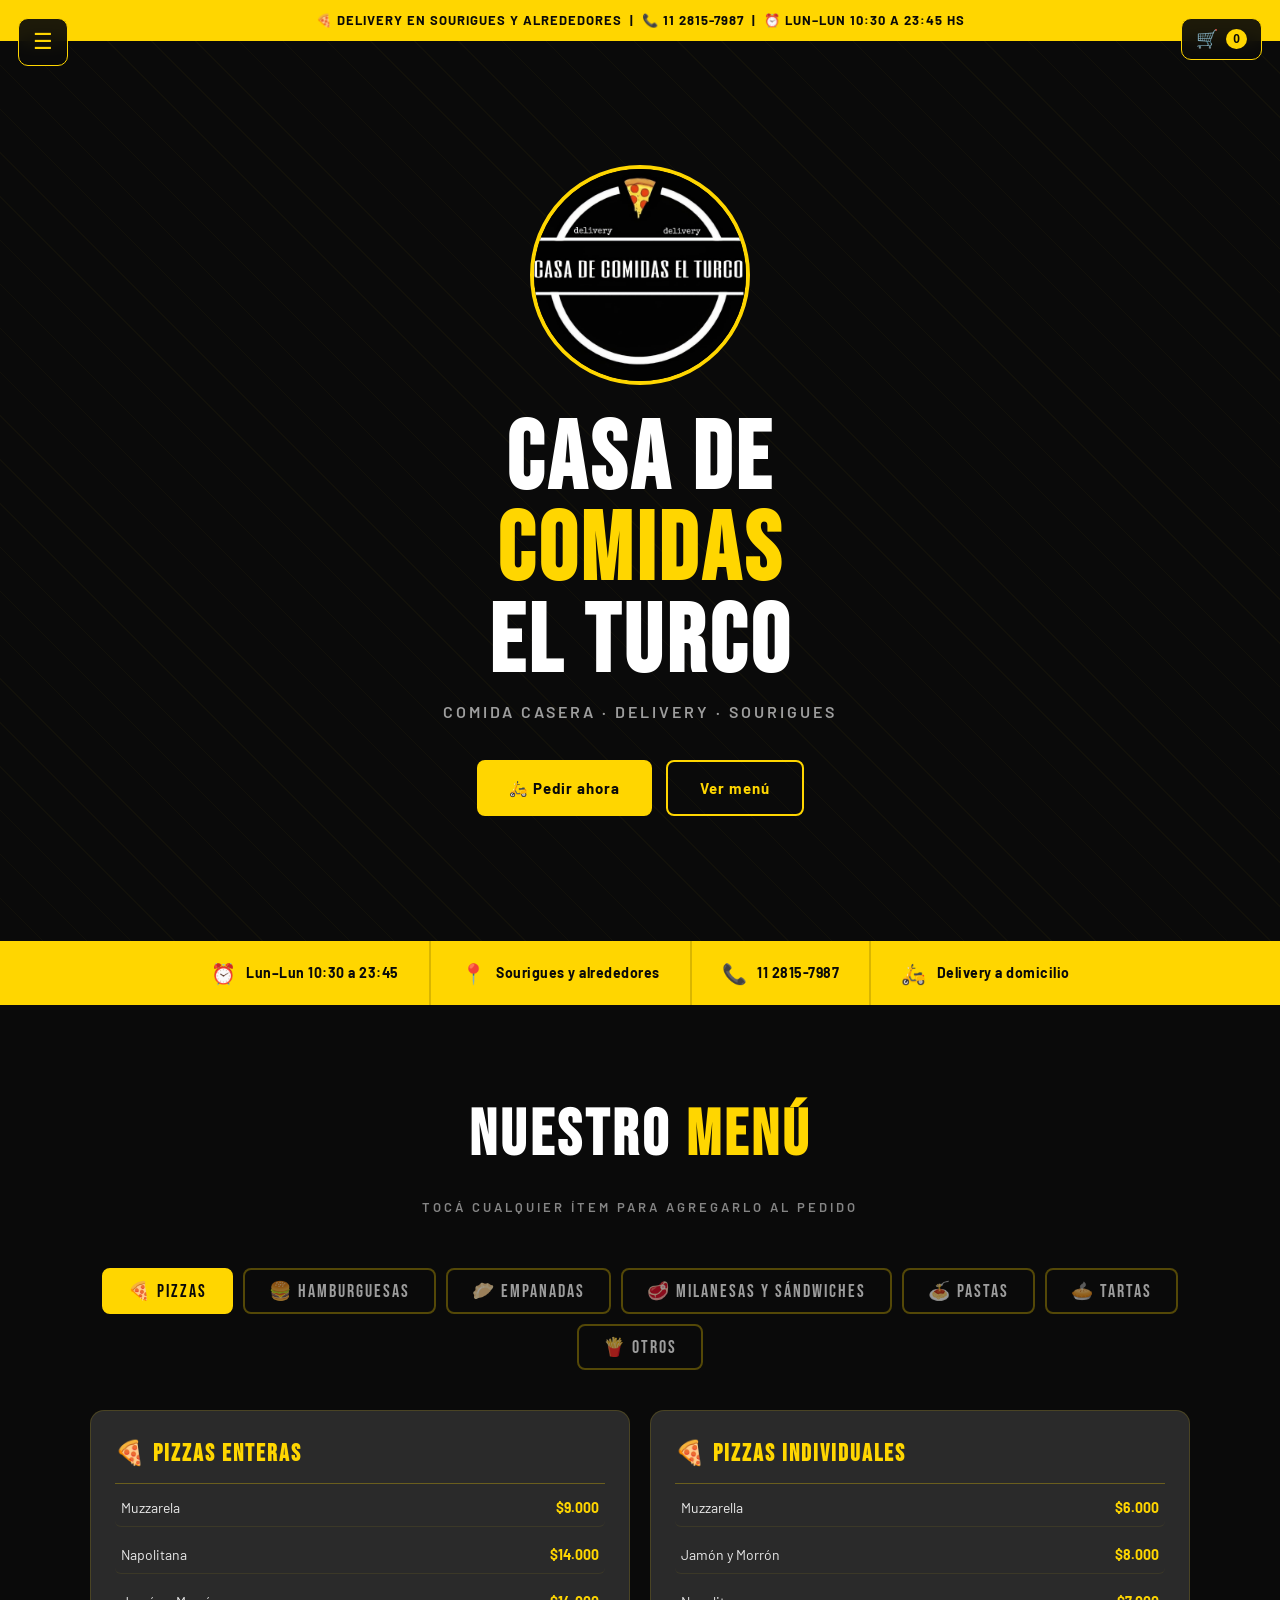
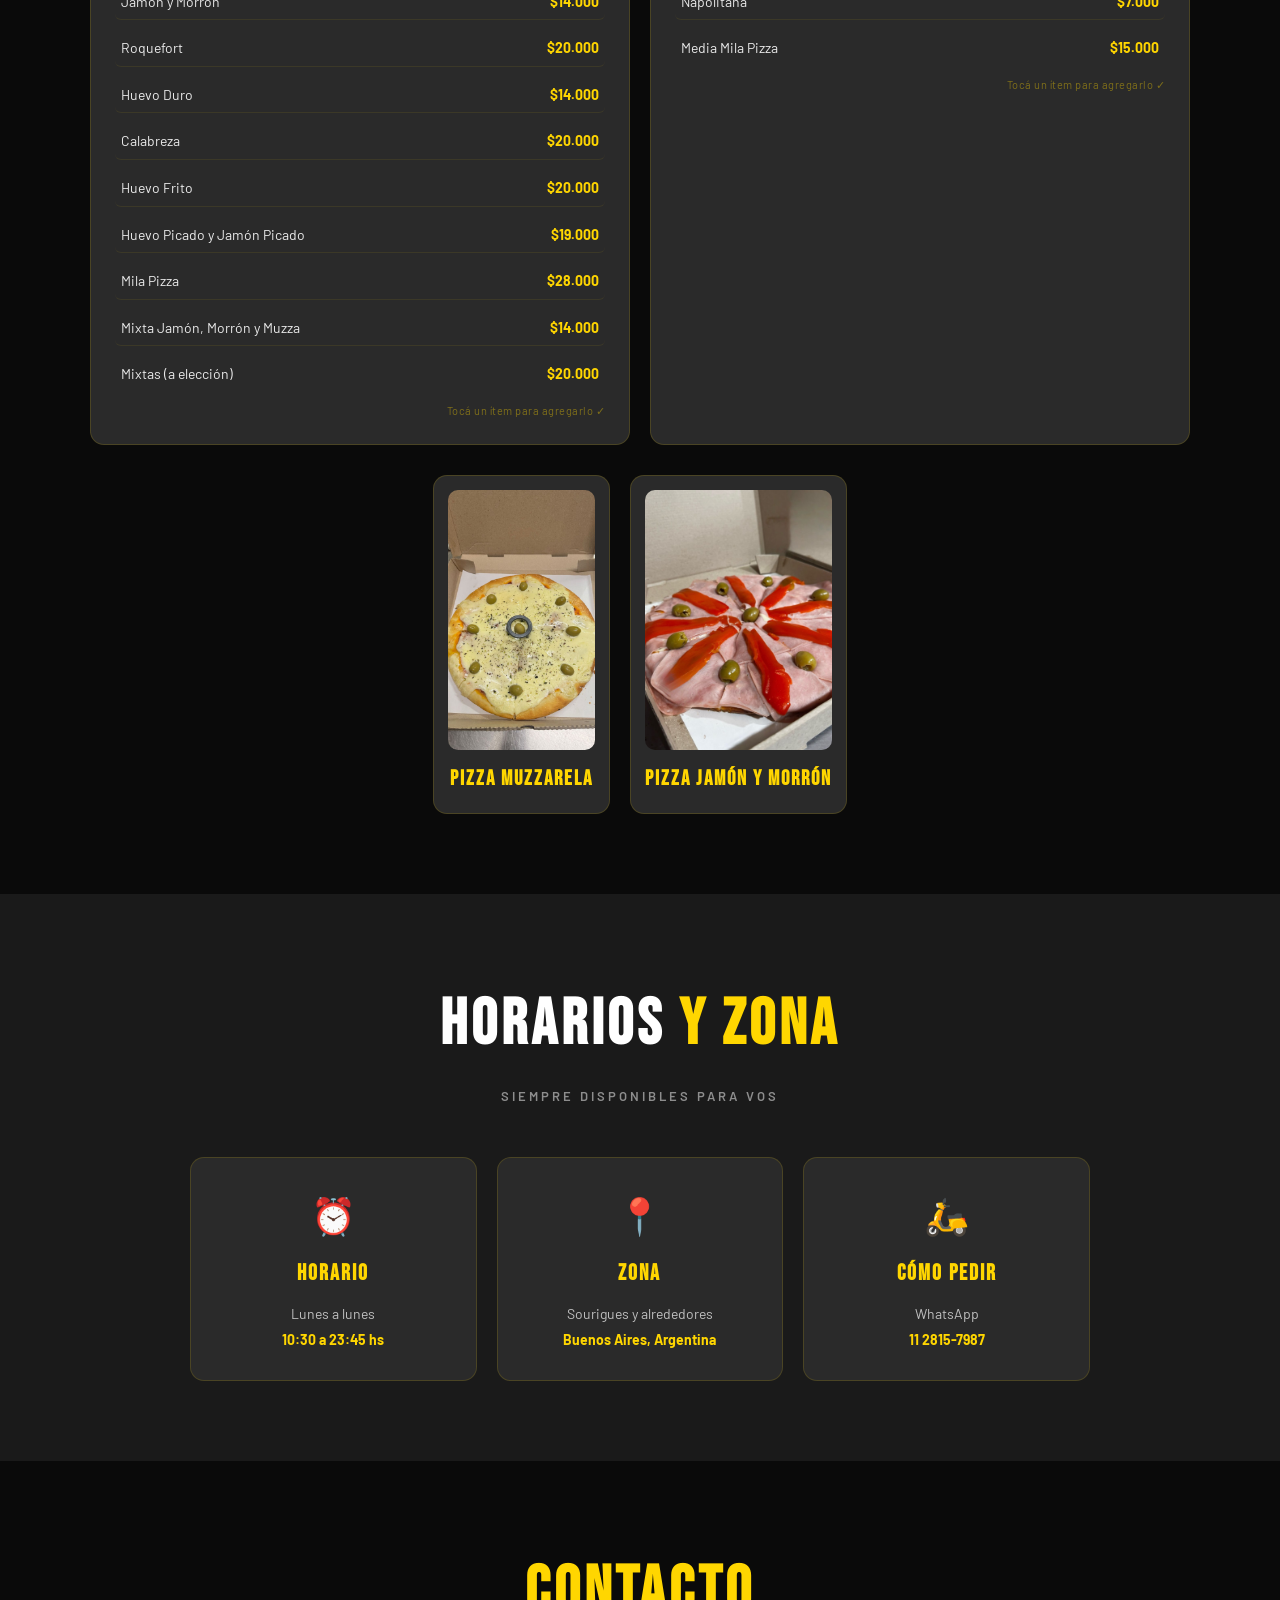
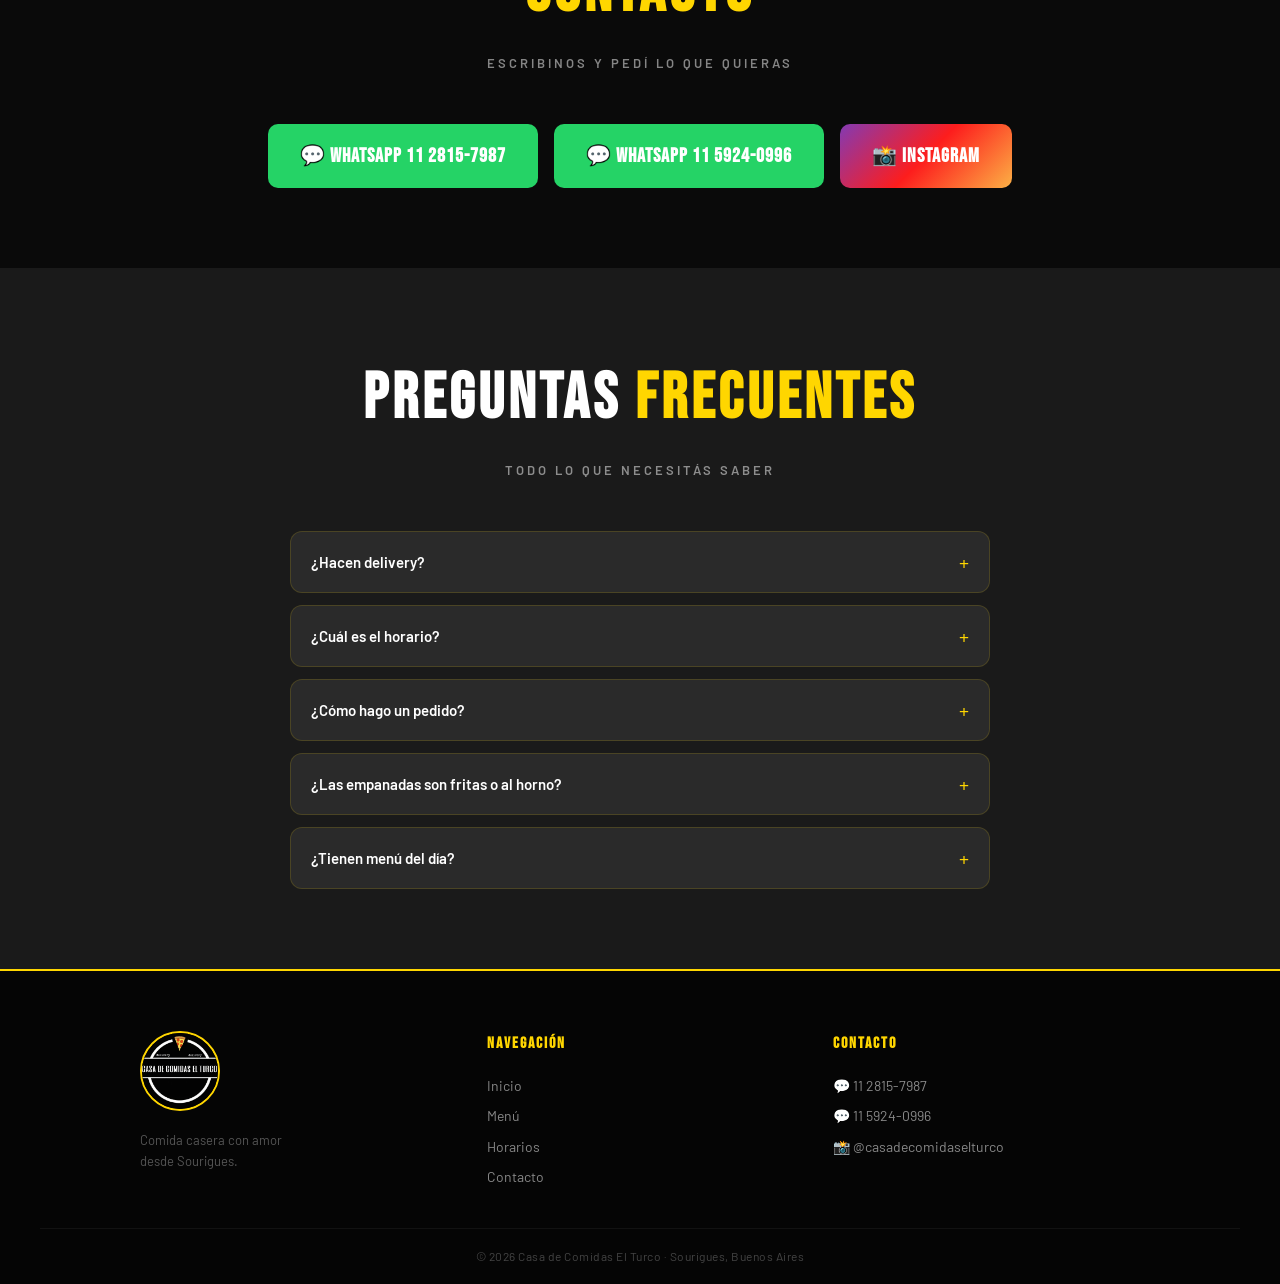
==== index.html @ b1397f3b "primer commit" ====
<!DOCTYPE html>
<html lang="es">
<head>
  <meta charset="UTF-8">
  <meta name="viewport" content="width=device-width, initial-scale=1.0, maximum-scale=1.0">
  <title>Casa de Comidas El Turco | Delivery Sourigues</title>
  <link href="https://fonts.googleapis.com/css2?family=Bebas+Neue&family=Barlow:wght@400;600;700&display=swap" rel="stylesheet">
  <link rel="stylesheet" href="turco.css">


</head>
<body>
<div id="cart-anim" class="cart-anim">✔ Agregado al pedido</div>

<div class="promo-banner">
  🍕 Delivery en Sourigues y alrededores &nbsp;|&nbsp; 📞 11 2815-7987 &nbsp;|&nbsp; ⏰ Lun–Lun 10:30 a 23:45 hs
</div>

<div id="img-modal" class="img-modal">
  <div class="img-modal-overlay"></div>
  <div class="img-modal-box">
    <button id="img-modal-close">✖</button>
    <img id="img-modal-img" src="" alt="">
    <p id="img-modal-title"></p>
  </div>
</div>

<button id="menu-btn">☰</button>
<button id="cart-btn">🛒 <span id="cart-count">0</span></button>

<nav id="sidebar" class="sidebar">
  <a href="#">Inicio</a>
  <a href="#menu">Menú</a>
  <a href="#horarios">Horarios</a>
  <a href="#contacto">Contacto</a>
  <a href="#faq">Preguntas</a>
</nav>

<aside id="cart" class="cart">
  <button id="close-cart">✖</button>
  <p class="cart-title">Tu Pedido</p>
  <div id="cart-items"></div>
  <div class="cart-summary">
    <div class="subtotal">
      <span>Total estimado</span>
      <span>$<span id="cart-total">0</span></span>
    </div>
    <p style="font-size:11px;color:rgba(255,255,255,0.4);margin-top:6px;">* El local confirma el total final.</p>
  </div>
  <button id="buy-btn">Enviar Pedido por WhatsApp</button>
</aside>

<section class="hero">
  <div class="hero-bg-pattern"></div>
  <div class="hero-logo-wrap">
    <img src="[data-uri]" alt="Casa de Comidas El Turco" class="hero-logo">
    <h1>CASA DE<br><span>COMIDAS</span><br>EL TURCO</h1>
    <p class="hero-sub">Comida casera · Delivery · Sourigues</p>
    <div class="hero-btns">
      <a href="https://wa.me/5491128157987?text=Hola!%20Quiero%20hacer%20un%20pedido%20%F0%9F%8D%95" target="_blank" class="hero-btn-main">🛵 Pedir ahora</a>
      <a href="#menu" class="hero-btn-sec">Ver menú</a>
    </div>
  </div>
</section>

<div class="info-strip">
  <div class="info-item"><span class="icon">⏰</span> Lun–Lun 10:30 a 23:45</div>
  <div class="info-item"><span class="icon">📍</span> Sourigues y alrededores</div>
  <div class="info-item"><span class="icon">📞</span> 11 2815-7987</div>
  <div class="info-item"><span class="icon">🛵</span> Delivery a domicilio</div>
</div>

<section id="menu" style="background: var(--negro);">
  <h2 class="section-title">NUESTRO <span>MENÚ</span></h2>
  <p class="section-subtitle">Tocá cualquier ítem para agregarlo al pedido</p>

  <div class="menu-tabs">
    <button class="tab-btn active" data-tab="pizzas">🍕 Pizzas</button>
    <button class="tab-btn" data-tab="hamburguesas">🍔 Hamburguesas</button>
    <button class="tab-btn" data-tab="empanadas">🥟 Empanadas</button>
    <button class="tab-btn" data-tab="milanesas">🥩 Milanesas y Sándwiches</button>
    <button class="tab-btn" data-tab="pastas">🍝 Pastas</button>
    <button class="tab-btn" data-tab="tartas">🥧 Tartas</button>
    <button class="tab-btn" data-tab="otros">🍟 Otros</button>
  </div>

  <div class="menu-panel active" id="tab-pizzas">
    <div class="menu-list-grid">
      <div class="menu-list-card">
        <h3>🍕 Pizzas Enteras</h3>
        <ul>
          <li data-price="9000"><span class="item-name">Muzzarela</span><span class="item-price">$9.000</span></li>
          <li data-price="14000"><span class="item-name">Napolitana</span><span class="item-price">$14.000</span></li>
          <li data-price="14000"><span class="item-name">Jamón y Morrón</span><span class="item-price">$14.000</span></li>
          <li data-price="20000"><span class="item-name">Roquefort</span><span class="item-price">$20.000</span></li>
          <li data-price="14000"><span class="item-name">Huevo Duro</span><span class="item-price">$14.000</span></li>
          <li data-price="20000"><span class="item-name">Calabreza</span><span class="item-price">$20.000</span></li>
          <li data-price="20000"><span class="item-name">Huevo Frito</span><span class="item-price">$20.000</span></li>
          <li data-price="19000"><span class="item-name">Huevo Picado y Jamón Picado</span><span class="item-price">$19.000</span></li>
          <li data-price="28000"><span class="item-name">Mila Pizza</span><span class="item-price">$28.000</span></li>
          <li data-price="14000"><span class="item-name">Mixta Jamón, Morrón y Muzza</span><span class="item-price">$14.000</span></li>
          <li data-price="20000"><span class="item-name">Mixtas (a elección)</span><span class="item-price">$20.000</span></li>
        </ul>
        <p class="add-tip">Tocá un ítem para agregarlo ✓</p>
      </div>
      <div class="menu-list-card">
        <h3>🍕 Pizzas Individuales</h3>
        <ul>
          <li data-price="6000"><span class="item-name">Muzzarella</span><span class="item-price">$6.000</span></li>
          <li data-price="8000"><span class="item-name">Jamón y Morrón</span><span class="item-price">$8.000</span></li>
          <li data-price="7000"><span class="item-name">Napolitana</span><span class="item-price">$7.000</span></li>
          <li data-price="15000"><span class="item-name">Media Mila Pizza</span><span class="item-price">$15.000</span></li>
        </ul>
        <p class="add-tip">Tocá un ítem para agregarlo ✓</p>
      </div>
    </div>
    <div style="display:flex;gap:20px;flex-wrap:wrap;justify-content:center;margin-top:30px;max-width:900px;margin-left:auto;margin-right:auto;">
      <div class="card" style="max-width:320px;"><img src="[data-uri]" alt="Pizza Muzzarela" style="height:260px;object-fit:cover;width:100%;border-radius:10px;cursor:zoom-in;"><h3>Pizza Muzzarela</h3></div>
      <div class="card" style="max-width:320px;"><img src="[data-uri]" alt="Pizza Jamón y Morrón" style="height:260px;object-fit:cover;width:100%;border-radius:10px;cursor:zoom-in;"><h3>Pizza Jamón y Morrón</h3></div>
    </div>
  </div>

  <div class="menu-panel" id="tab-hamburguesas">
    <div class="menu-list-grid">
      <div class="menu-list-card">
        <h3>🍔 Hamburguesas + Papas</h3>
        <ul>
          <li data-price="10000"><div><span class="item-name">Clásica + Papas</span><span class="item-price">$10.000</span><p class="item-detail">Simple · lechuga, tomate, cheddar, cebolla caramelizada y huevo frito</p></div></li>
          <li data-price="12000"><div><span class="item-name">Doble + Papas</span><span class="item-price">$12.000</span><p class="item-detail">Doble · lechuga, tomate, cheddar, cebolla caramelizada y huevo frito</p></div></li>
          <li data-price="14000"><div><span class="item-name">Triple + Papas</span><span class="item-price">$14.000</span><p class="item-detail">Triple · lechuga, tomate, cheddar, cebolla caramelizada y huevo frito</p></div></li>
        </ul>
        <p class="add-tip">Tocá un ítem para agregarlo ✓</p>
      </div>
      <div class="menu-list-card">
        <h3>🍟 Papas Fritas</h3>
        <ul>
          <li data-price="5000"><span class="item-name">Porción Chica</span><span class="item-price">$5.000</span></li>
          <li data-price="8000"><span class="item-name">Porción Grande</span><span class="item-price">$8.000</span></li>
        </ul>
        <h3 style="margin-top:20px;">➕ Agregados</h3>
        <ul>
          <li data-price="1000"><span class="item-name">+ Cheddar</span><span class="item-price">$1.000</span></li>
          <li data-price="1000"><span class="item-name">+ Salchicha</span><span class="item-price">$1.000</span></li>
          <li data-price="1000"><span class="item-name">+ Verdeo</span><span class="item-price">$1.000</span></li>
        </ul>
        <p class="add-tip">Tocá un ítem para agregarlo ✓</p>
      </div>
    </div>
    <div style="display:flex;gap:20px;flex-wrap:wrap;justify-content:center;margin-top:30px;max-width:900px;margin-left:auto;margin-right:auto;">
      <div class="card" style="max-width:320px;"><img src="[data-uri]" alt="Hamburguesa" style="height:260px;object-fit:cover;width:100%;border-radius:10px;cursor:zoom-in;"></div>
      <div class="card" style="max-width:320px;"><img src="[data-uri]" alt="Papas" style="height:260px;object-fit:cover;width:100%;border-radius:10px;cursor:zoom-in;"></div>
    </div>
  </div>

  <div class="menu-panel" id="tab-empanadas">
    <div class="menu-list-grid">
      <div class="menu-list-card">
        <h3>🥟 Al Horno</h3>
        <ul>
          <li data-price="18000"><span class="item-name">Docena</span><span class="item-price">$18.000</span></li>
          <li data-price="10000"><span class="item-name">Media Docena</span><span class="item-price">$10.000</span></li>
          <li data-price="2000"><span class="item-name">Cada una</span><span class="item-price">$2.000</span></li>
        </ul>
        <h3 style="margin-top:20px;">Elegí el sabor</h3>
        <ul>
          <li data-price="0"><span class="item-name">Carne — al horno</span><span class="item-price gusto-tag"></span></li>
          <li data-price="0"><span class="item-name">Calabreza — al horno</span><span class="item-price gusto-tag"></span></li>
          <li data-price="0"><span class="item-name">Pollo — al horno</span><span class="item-price gusto-tag"></span></li>
          <li data-price="0"><span class="item-name">Capresse — al horno</span><span class="item-price gusto-tag"></span></li>
          <li data-price="0"><span class="item-name">Jamón y Queso — al horno</span><span class="item-price gusto-tag"></span></li>
          <li data-price="0"><span class="item-name">Cebolla y Queso — al horno</span><span class="item-price gusto-tag"></span></li>
          <li data-price="0"><span class="item-name">Verdura — al horno</span><span class="item-price gusto-tag"></span></li>
          <li data-price="0"><span class="item-name">Roquefort — al horno</span><span class="item-price gusto-tag"></span></li>
          <li data-price="0"><span class="item-name">Humita — al horno</span><span class="item-price gusto-tag"></span></li>
          <li data-price="0"><span class="item-name">Germana — al horno</span><span class="item-price gusto-tag"></span></li>
        </ul>
        <p class="add-tip">Elegí el gusto después de seleccionar la cantidad ✓</p>
      </div>
      <div class="menu-list-card">
        <h3>🥟 Fritas</h3>
        <ul>
          <li data-price="19000"><span class="item-name">Docena</span><span class="item-price">$19.000</span></li>
          <li data-price="11000"><span class="item-name">Media Docena</span><span class="item-price">$11.000</span></li>
          <li data-price="2000"><span class="item-name">Cada una</span><span class="item-price">$2.000</span></li>
        </ul>
        <h3 style="margin-top:20px;">Elegí el sabor</h3>
        <ul>
          <li data-price="0"><span class="item-name">Carne — frita</span><span class="item-price gusto-tag"></span></li>
          <li data-price="0"><span class="item-name">Pollo — frita</span><span class="item-price gusto-tag"></span></li>
          <li data-price="0"><span class="item-name">Jamón y Queso — frita</span><span class="item-price gusto-tag"></span></li>
        </ul>
        <p class="add-tip">Elegí el gusto después de seleccionar la cantidad ✓</p>
      </div>
    </div>
  </div>

  <div class="menu-panel" id="tab-milanesas">
    <div class="menu-list-grid">
      <div class="menu-list-card">
        <h3>🥩 Milanesas y Sándwich</h3>
        <ul>
          <li data-price="11000"><span class="item-name">Sandwich Milanesa de carne Con Lechuga y Tomate</span><span class="item-price">$11.000</span></li>
          <li data-price="14000"><span class="item-name">Sandwich Milanesa de carne Con Lechuga, Tomate, Jamón y Queso</span><span class="item-price">$14.000</span></li>
          <li data-price="16000"><div><span class="item-name">Sandwich Completo</span><span class="item-price">$16.000</span><p class="item-detail">Lechuga, tomate, jamón, queso y huevo frito</p></div></li>
          <li data-price="16000"><div><span class="item-name">Sandwich Napolitano</span><span class="item-price">$16.000</span><p class="item-detail">Jamón, salsa, queso muzzarella y rodajas de tomate con orégano</p></div></li>
          <li data-price="14000"><span class="item-name">Sandwich de Carne y Huevo Frito</span><span class="item-price">$14.000</span></li>
          <li data-price="16000"><span class="item-name">Sandwich de Carne, Huevo Frito y Cheddar</span><span class="item-price">$16.000</span></li>
        </ul>
        <p class="add-tip">Tocá un ítem para agregarlo ✓</p>
      </div>
    </div>
    <div style="display:flex;gap:20px;flex-wrap:wrap;justify-content:center;margin-top:30px;max-width:900px;margin-left:auto;margin-right:auto;">
      <div class="card" style="max-width:320px;"><img src="[data-uri]" alt="Milanesa" style="height:260px;object-fit:cover;width:100%;border-radius:10px;cursor:zoom-in;"></div>
      <div class="card" style="max-width:320px;"><img src="[data-uri]" alt="Sándwich Milanesa" style="height:260px;object-fit:cover;width:100%;border-radius:10px;cursor:zoom-in;"></div>
    </div>
  </div>

  <div class="menu-panel" id="tab-pastas">
    <div class="menu-list-grid">
      <div class="menu-list-card">
        <h3>🍝 Pastas</h3>
        <ul>
          <li data-price="12000"><div><span class="item-name">Fideos / Ravioles / Sorrentinos con Salsa</span><span class="item-price">$12.000</span><p class="item-detail">A elección: boloñesa o filetto</p></div></li>
          <li data-price="12000"><div><span class="item-name">Canelones — Porción (4 unid.)</span><span class="item-price">$12.000</span><p class="item-detail">Verdura o jamón y queso</p></div></li>
          <li data-price="12000"><div><span class="item-name">Lasaña</span><span class="item-price">$12.000</span><p class="item-detail">Espinaca, jamón, queso, ricota y masa casera</p></div></li>
          <li data-price="16000"><span class="item-name">Pastel de Papa</span><span class="item-price">$16.000</span></li>
        </ul>
        <p class="add-tip">Tocá un ítem para agregarlo ✓</p>
      </div>
    </div>
  </div>

  <div class="menu-panel" id="tab-tartas">
    <div class="menu-list-grid">
      <div class="menu-list-card">
        <h3>🥧 Tartas</h3>
        <ul>
          <li data-price="20000"><span class="item-name">Tarta Completa</span><span class="item-price">$20.000</span></li>
          <li data-price="11000"><span class="item-name">Media Tarta</span><span class="item-price">$11.000</span></li>
          <li data-price="4500"><span class="item-name">Tartita Individual</span><span class="item-price">$4.500</span></li>
        </ul>
        <h3 style="margin-top:20px;">Elegí el relleno</h3>
        <ul>
          <li data-price="0"><span class="item-name">Relleno: Carne</span><span class="item-price"></span></li>
          <li data-price="0"><span class="item-name">Relleno: Jamón, queso, huevo duro y tomate</span><span class="item-price"></span></li>
          <li data-price="0"><span class="item-name">Relleno: Pollo</span><span class="item-price"></span></li>
          <li data-price="0"><span class="item-name">Relleno: Verdura (cebolla, queso, jamón y huevo duro)</span><span class="item-price"></span></li>
        </ul>
        <p style="font-size:11px;color:rgba(255,255,255,0.35);margin-top:8px;">* Agregá primero la tarta y luego el relleno</p>
        <p class="add-tip">Tocá para agregar al pedido ✓</p>
      </div>
      <div class="menu-list-card">
        <h3>🍳 Tortillas</h3>
        <ul>
          <li data-price="11000"><span class="item-name">Tortilla de Papa Común</span><span class="item-price">$11.000</span></li>
          <li data-price="13000"><span class="item-name">Tortilla con Cebolla</span><span class="item-price">$13.000</span></li>
          <li data-price="18000"><div><span class="item-name">Tortilla a la Pizza</span><span class="item-price">$18.000</span><p class="item-detail">Salsa de tomate, muzzarella y jamón</p></div></li>
        </ul>
        <p class="add-tip">Tocá un ítem para agregarlo ✓</p>
      </div>
    </div>
  </div>

  <div class="menu-panel" id="tab-otros">
    <div class="menu-list-grid">
      <div class="menu-list-card">
        <h3>🍟 Salchipapa</h3>
        <ul>
          <li data-price="0"><span class="item-name">Salchipapa Porción</span><span class="item-price">Consultar</span></li>
        </ul>
        <p class="add-tip">Tocá un ítem para agregarlo ✓</p>
      </div>
      <div class="menu-list-card">
        <h3>🍟 Papas con Huevo Frito</h3>
        <ul>
          <li data-price="0"><span class="item-name">Papas con Huevo Frito</span><span class="item-price">Consultar</span></li>
        </ul>
        <p class="add-tip">Tocá un ítem para agregarlo ✓</p>
      </div>
    </div>
    <div style="display:flex;gap:20px;flex-wrap:wrap;justify-content:center;margin-top:30px;max-width:900px;margin-left:auto;margin-right:auto;">
      <div class="card" style="max-width:320px;"><img src="[data-uri]" alt="Sandwich" style="height:260px;object-fit:cover;width:100%;border-radius:10px;cursor:zoom-in;"></div>
      <div class="card" style="max-width:320px;"><img src="[data-uri]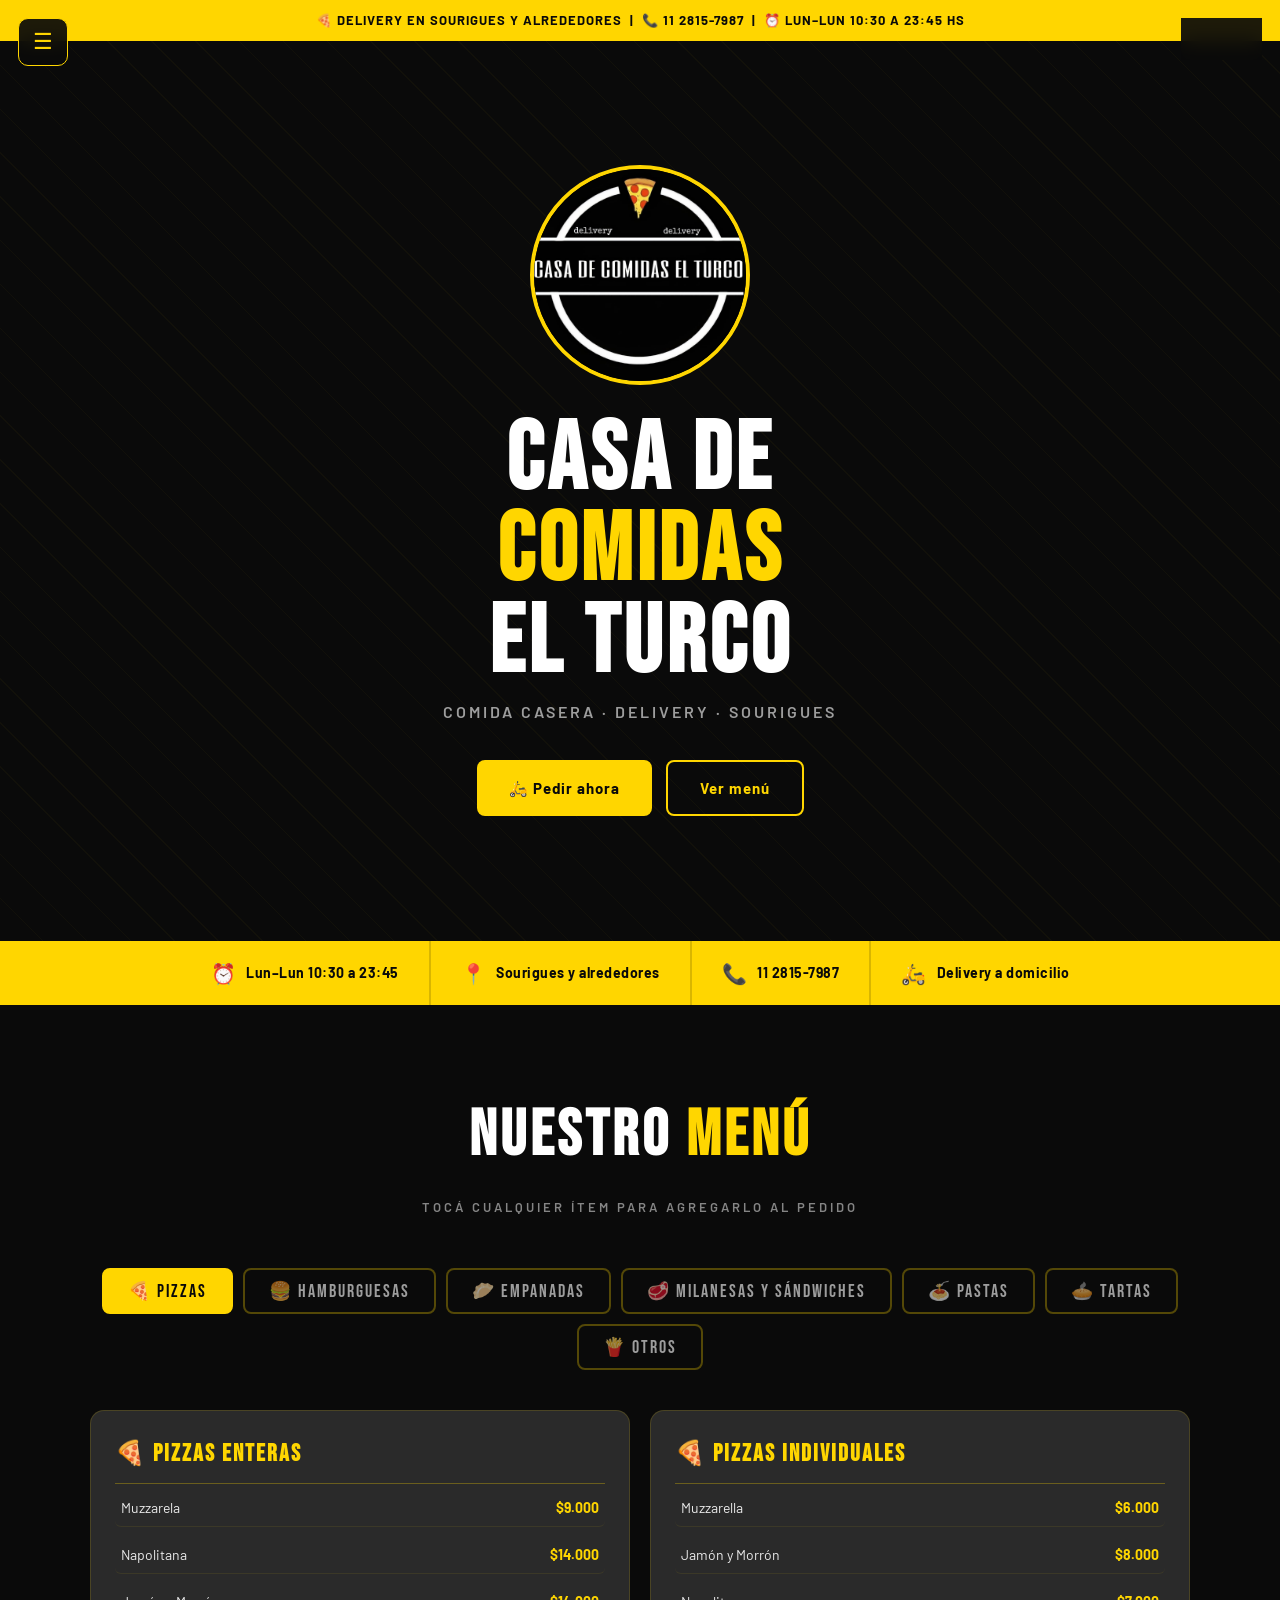
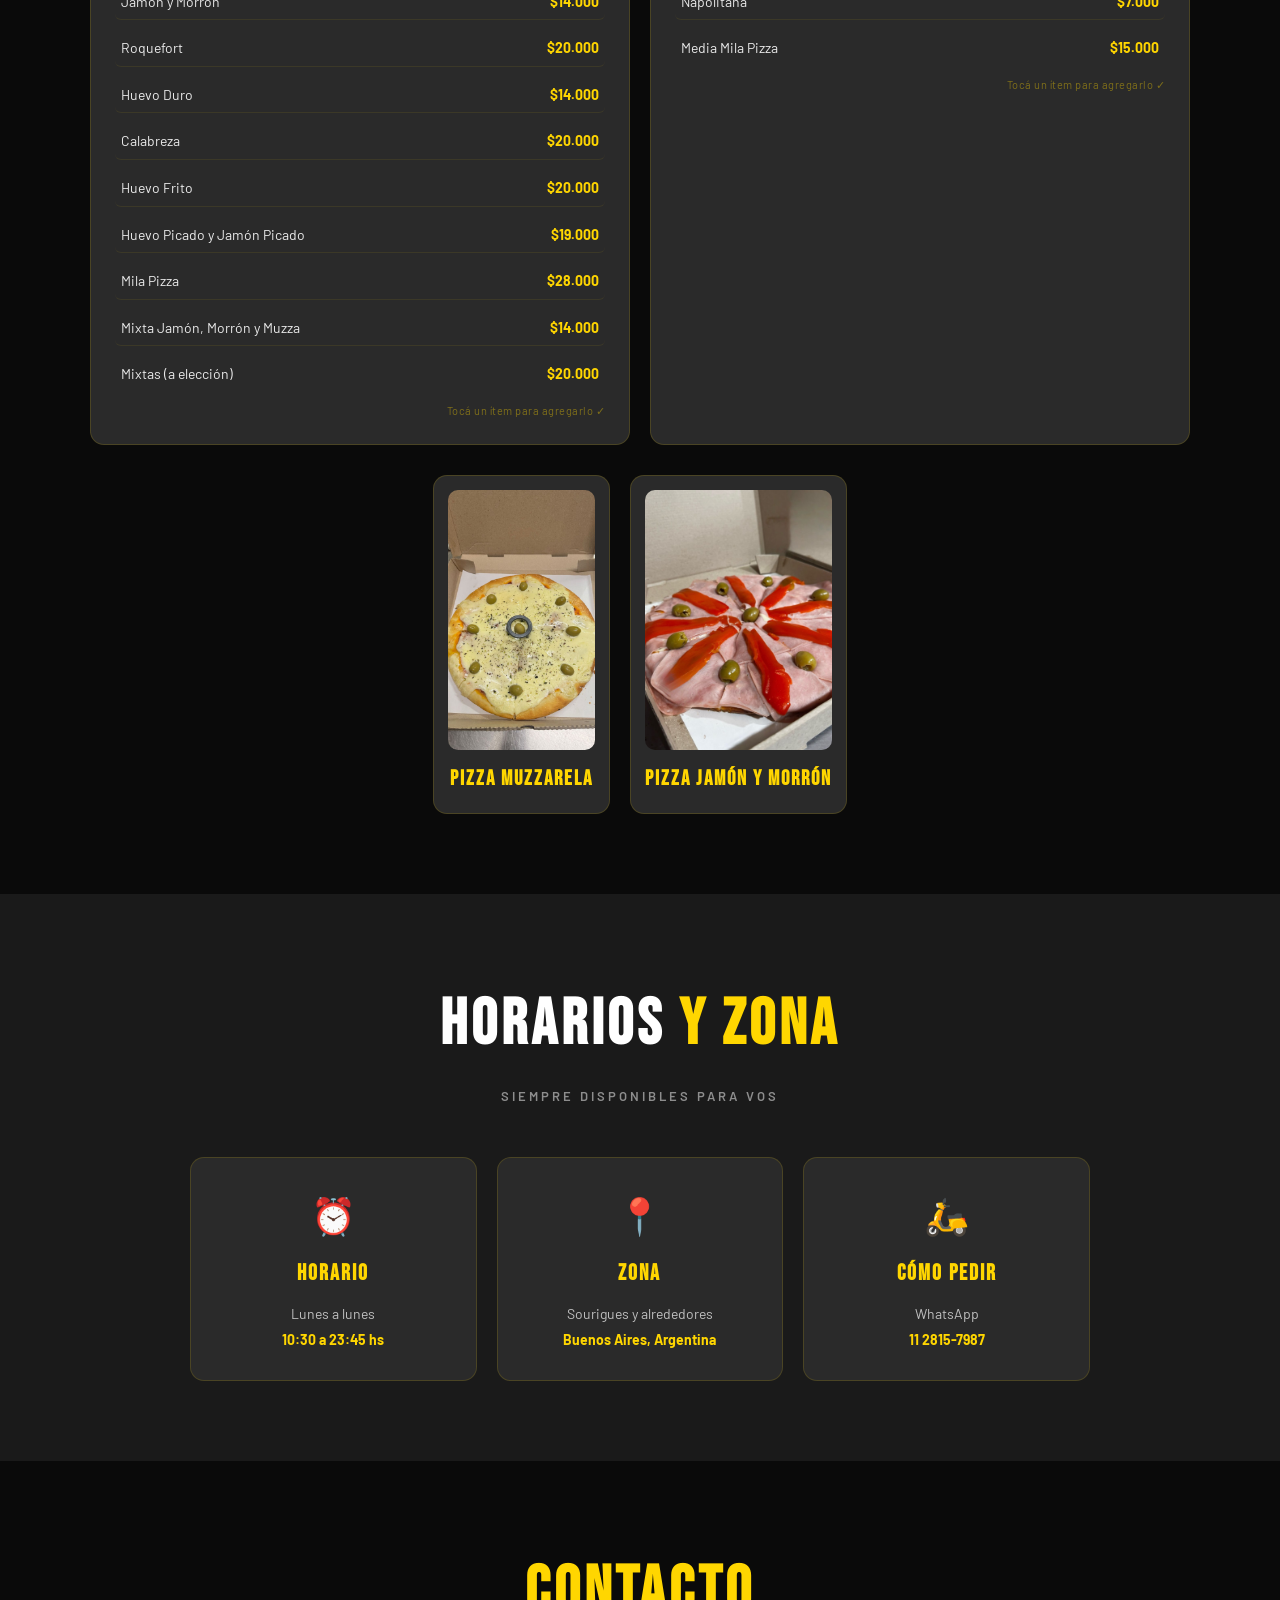
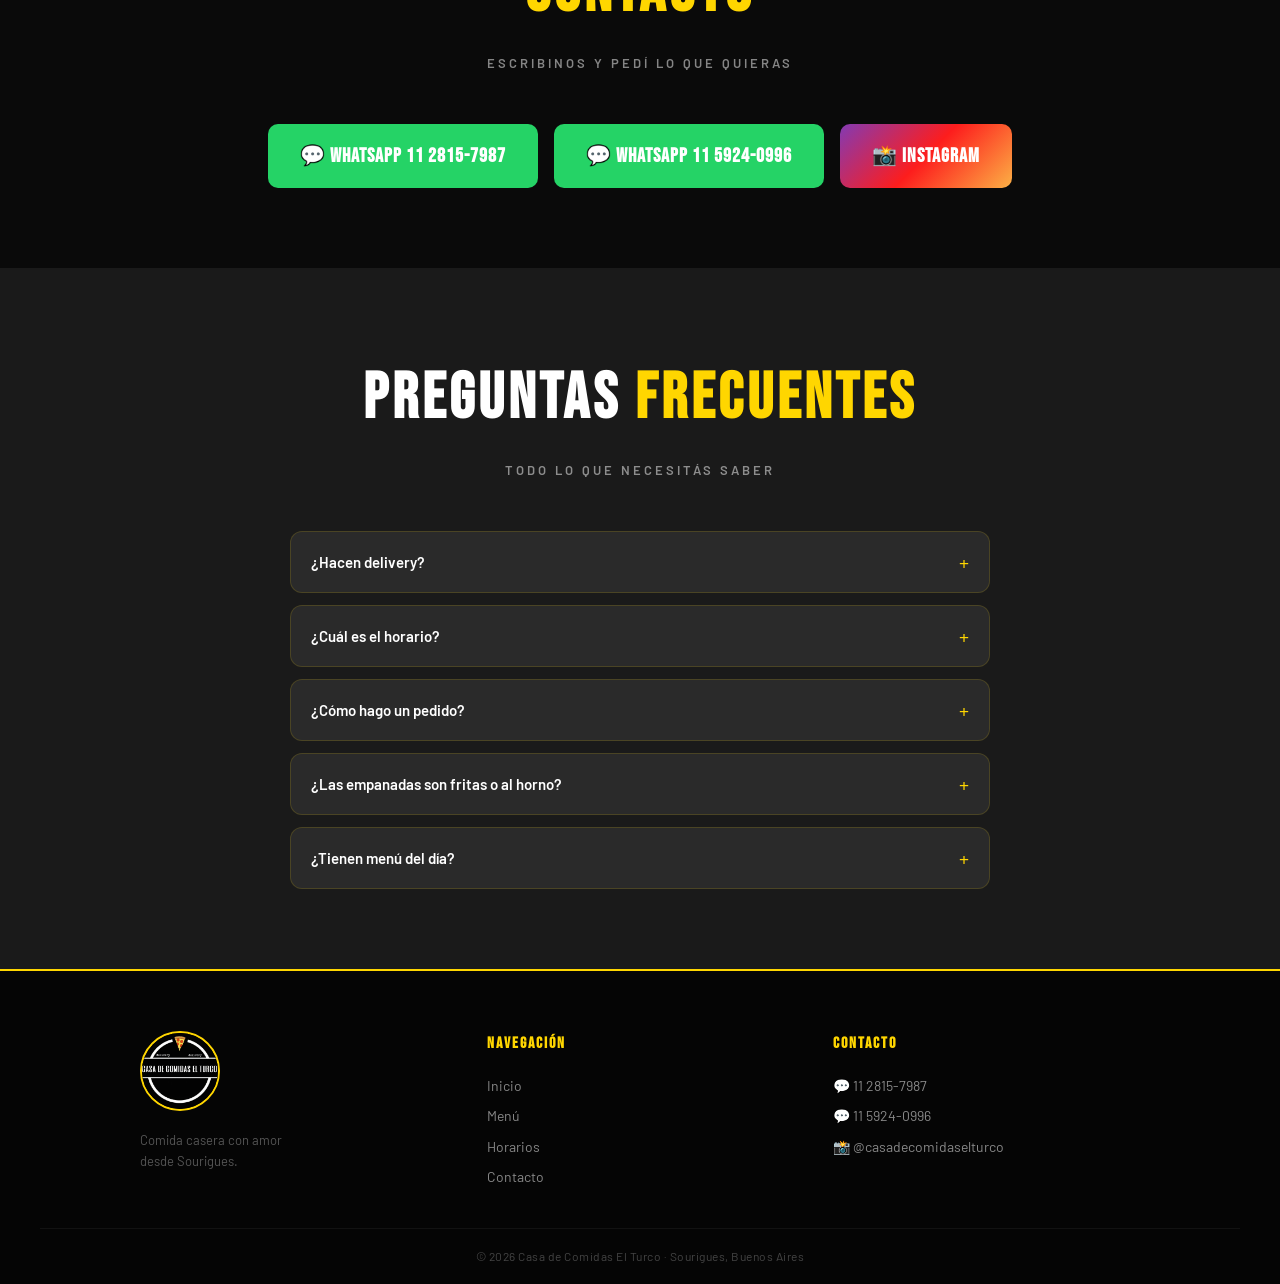
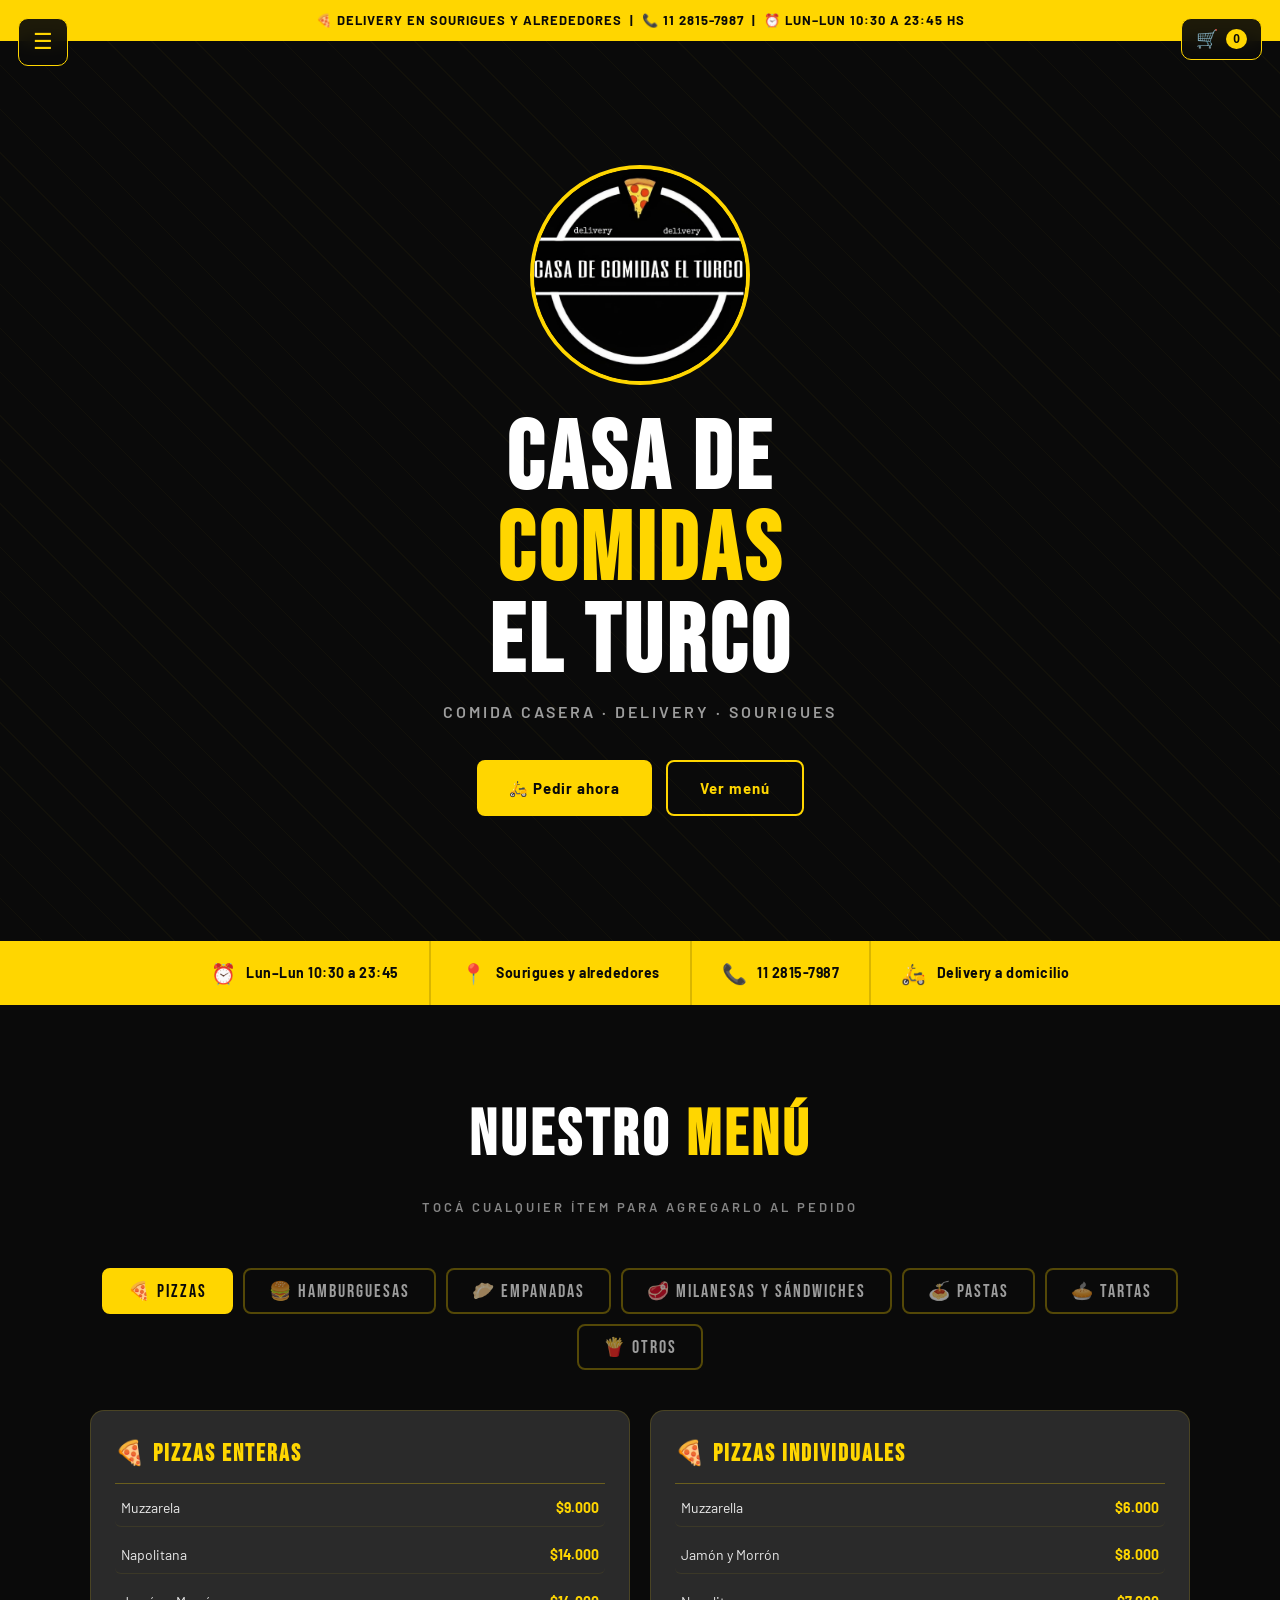
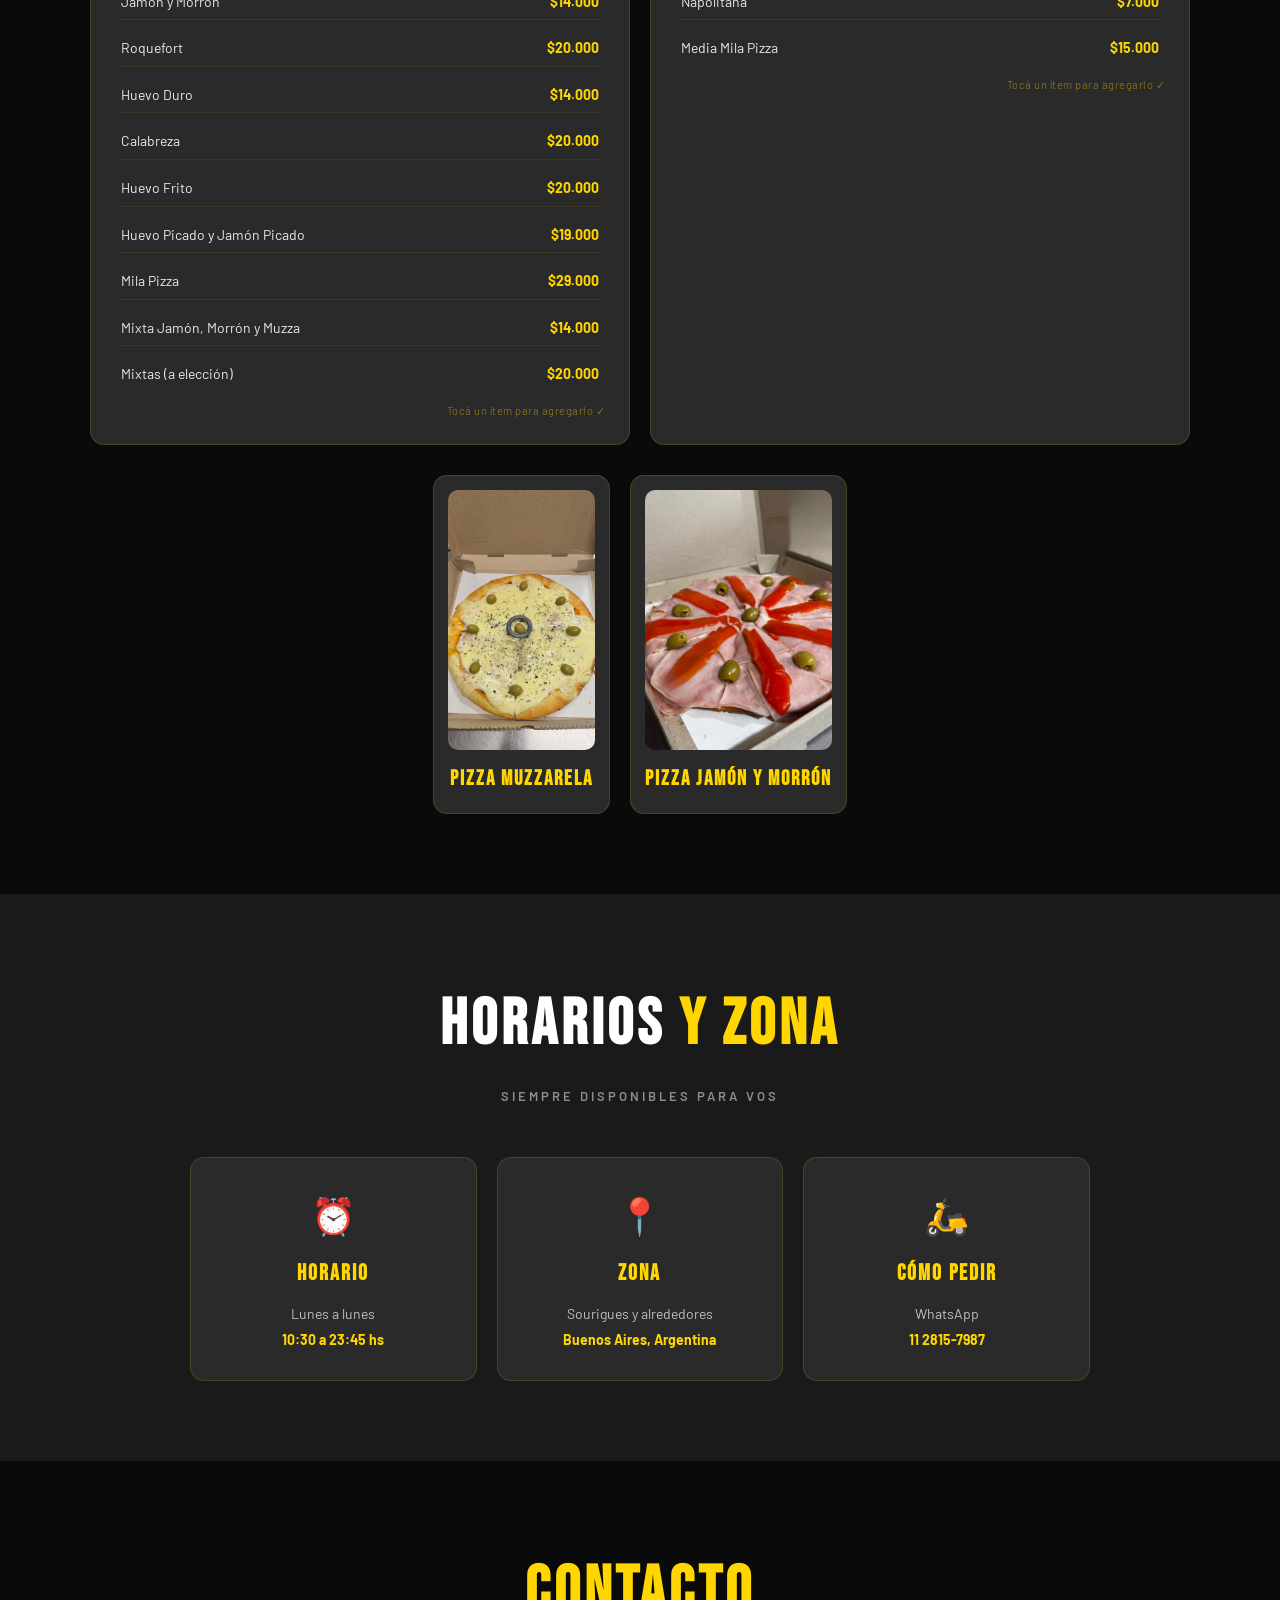
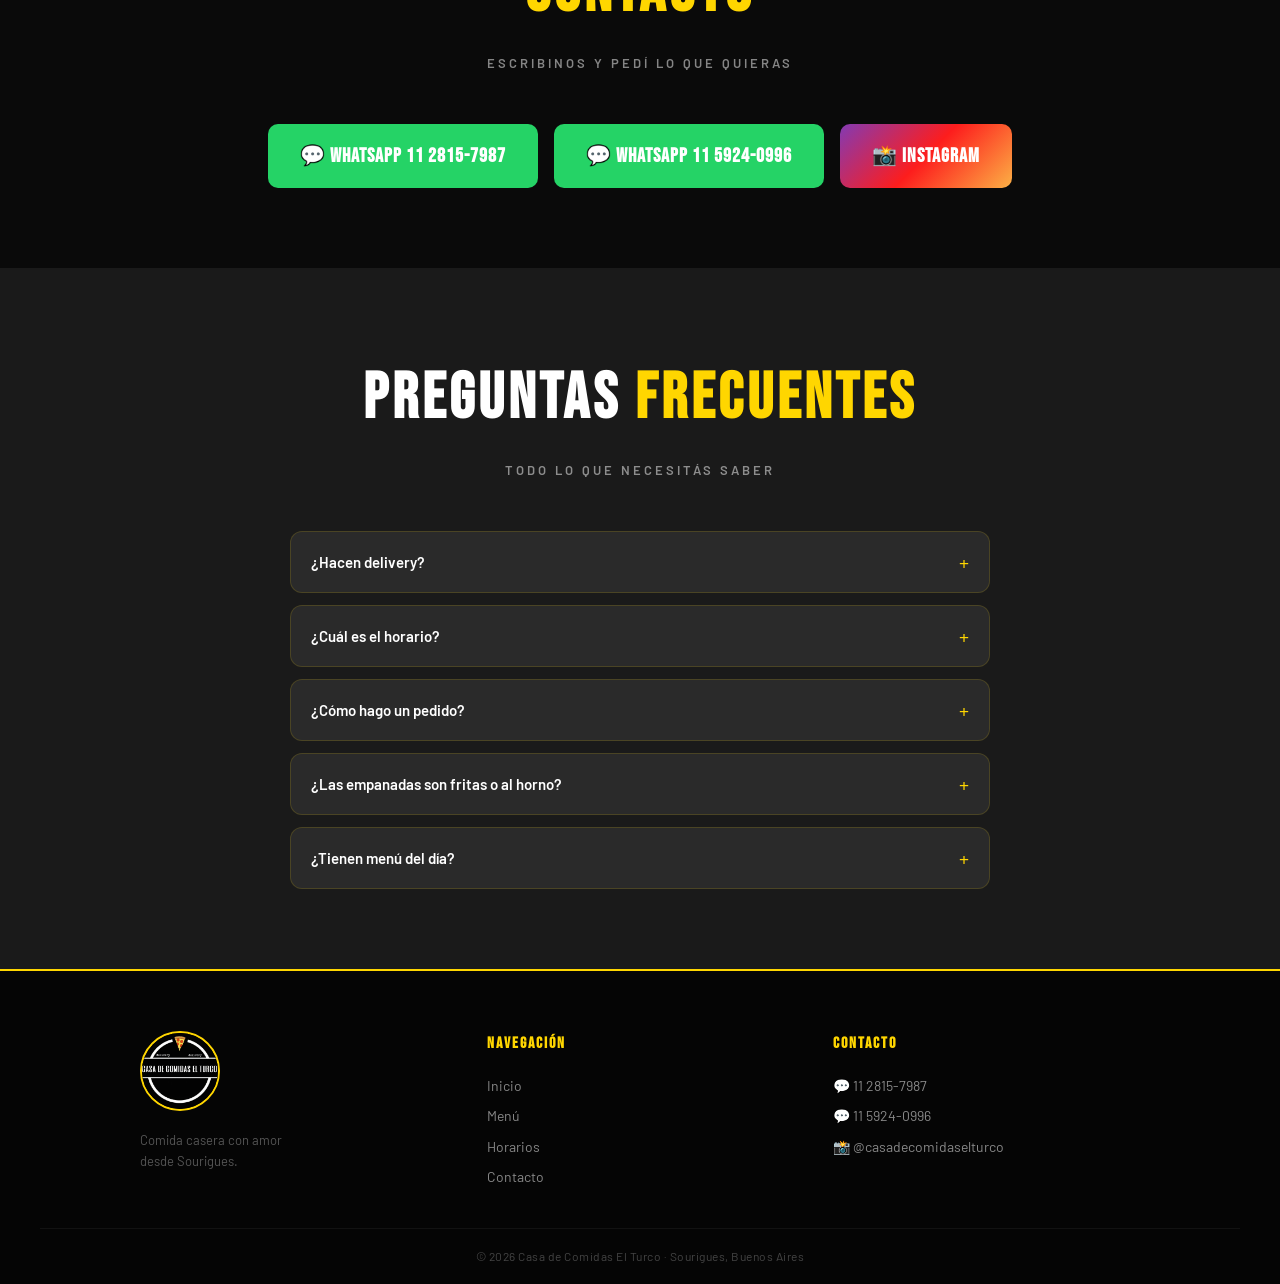
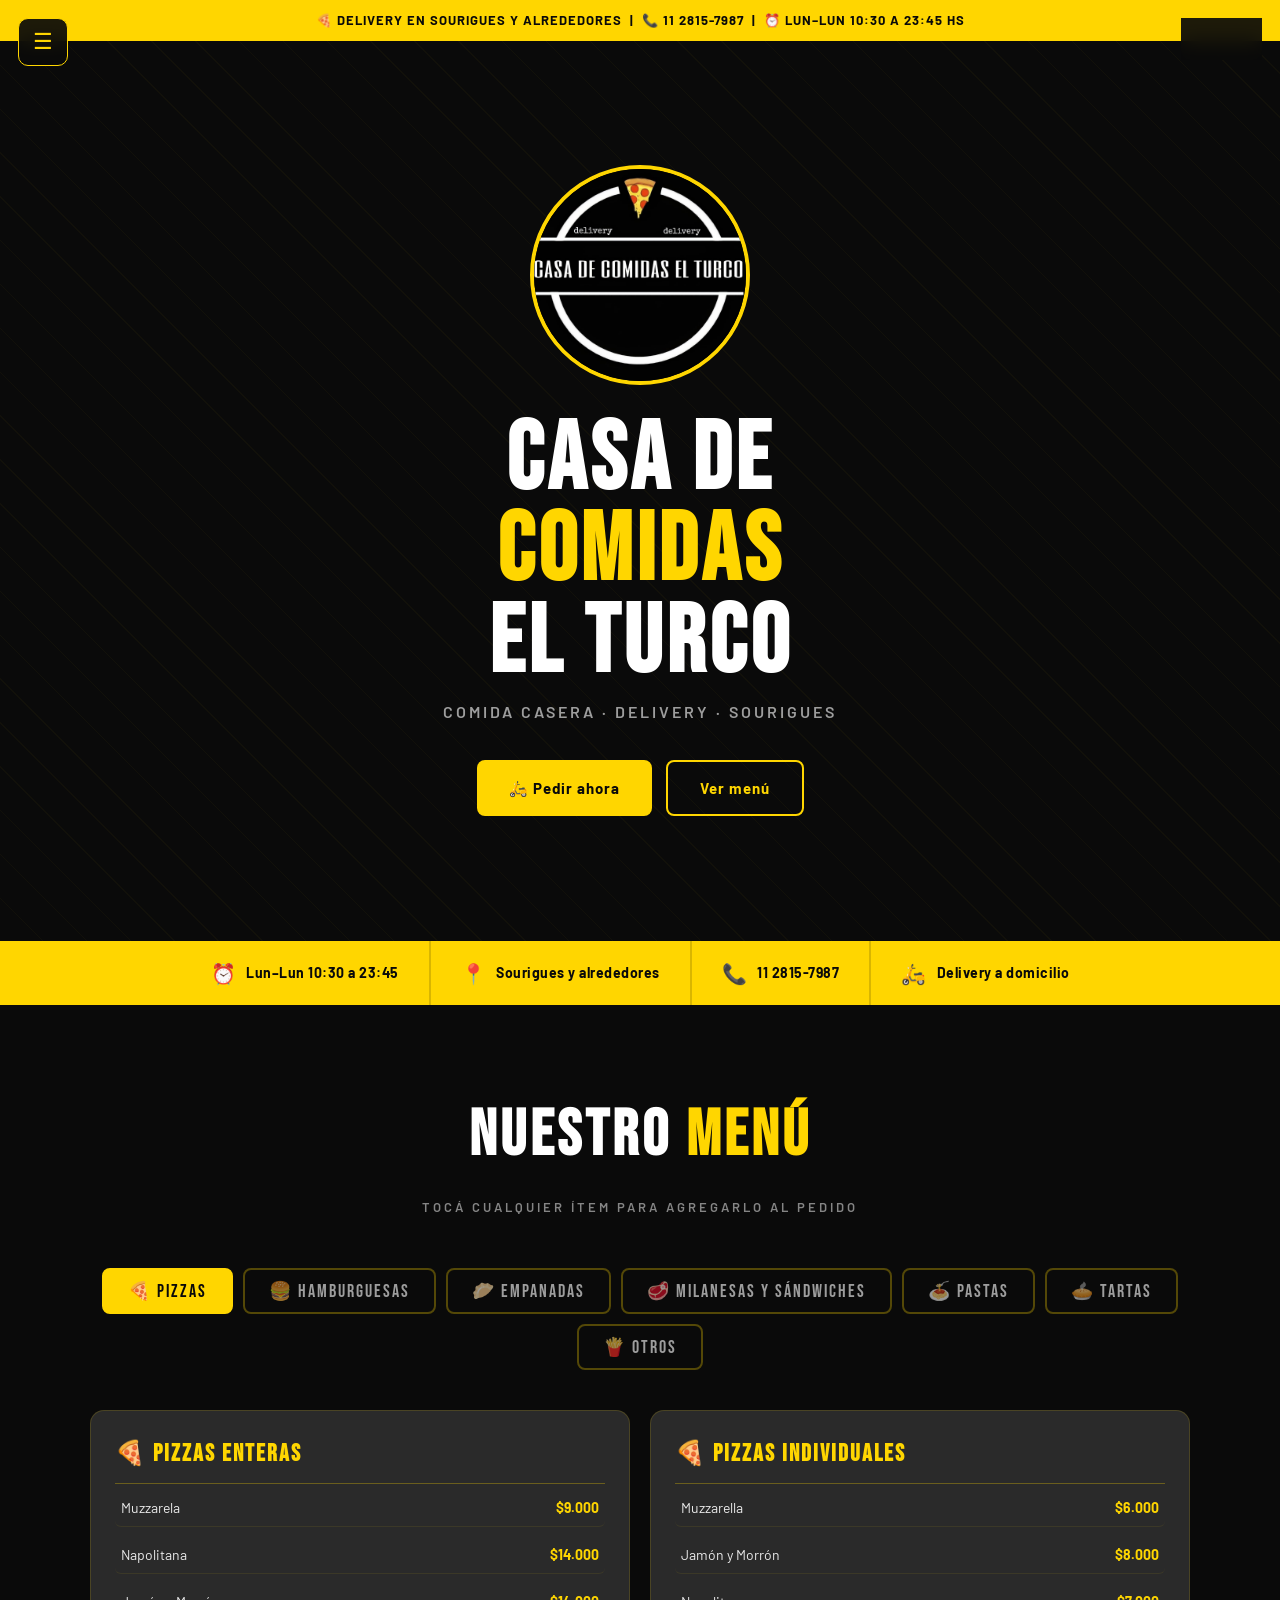
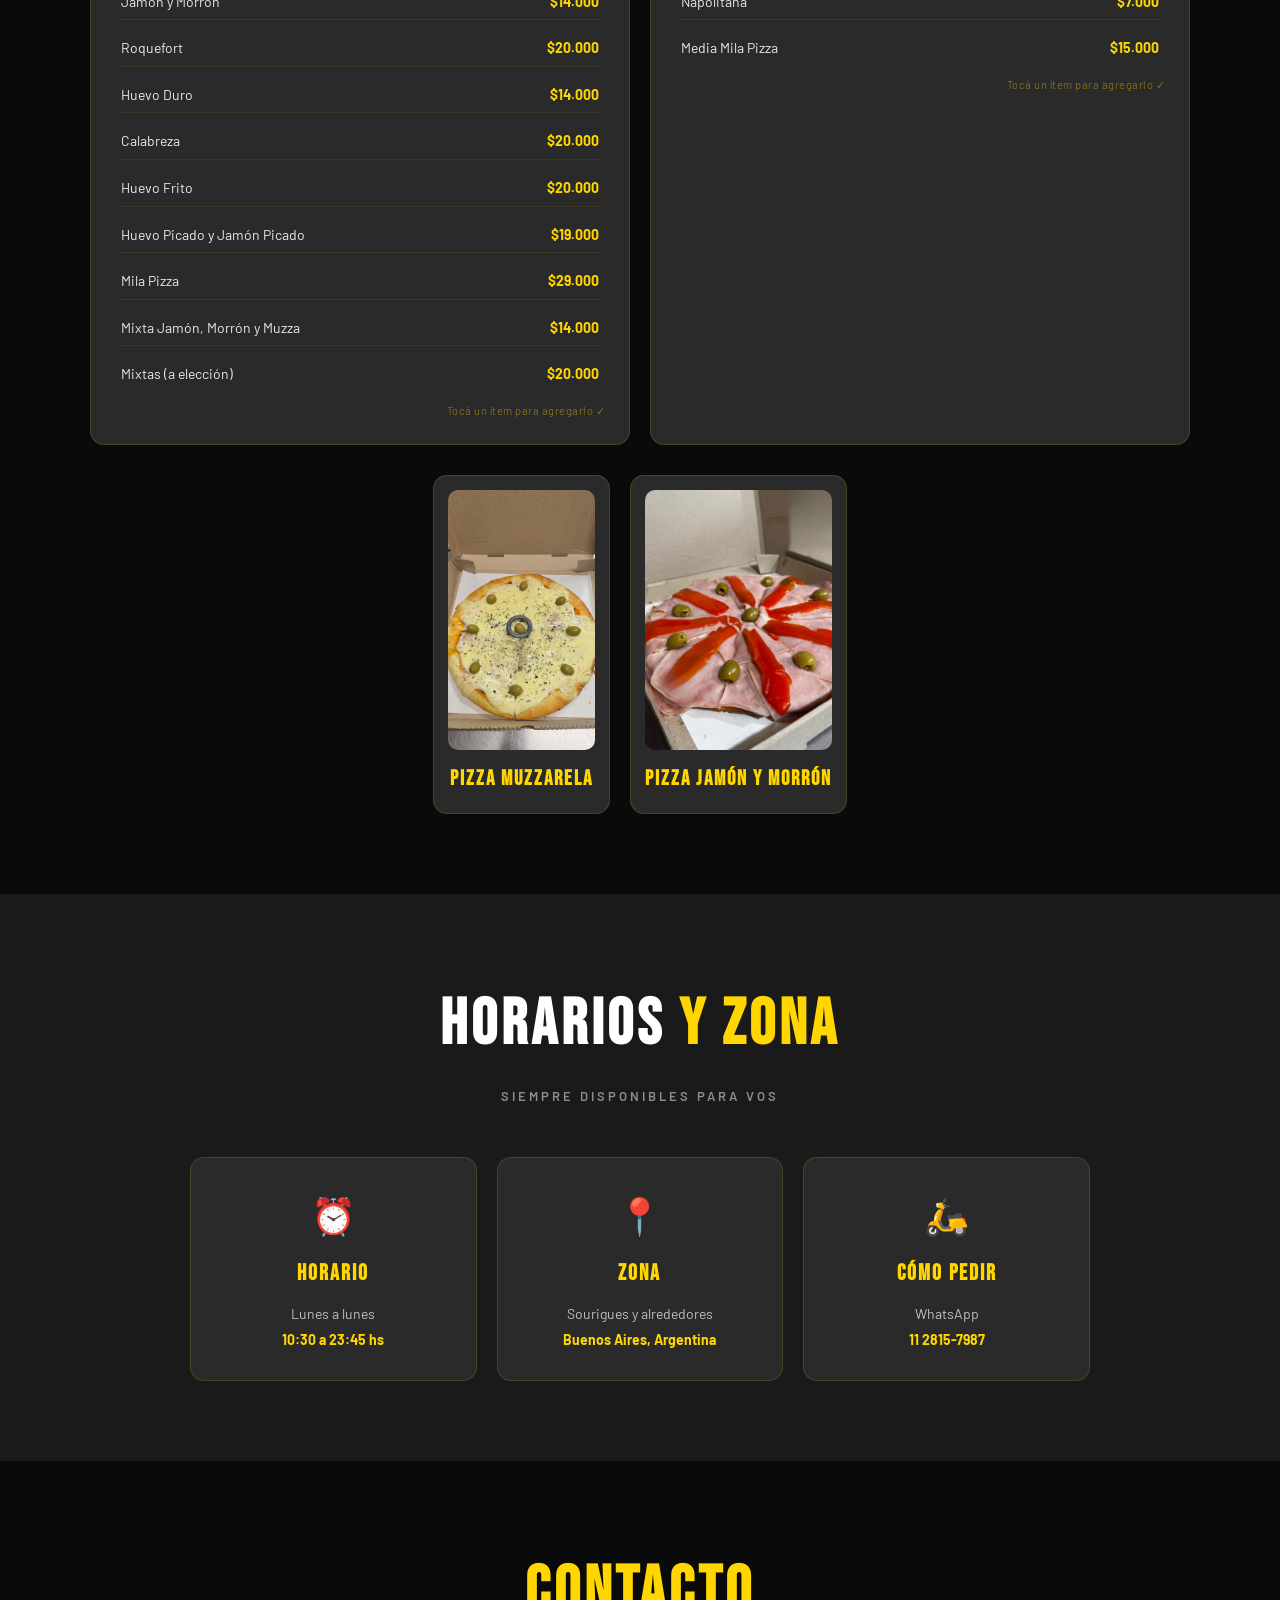
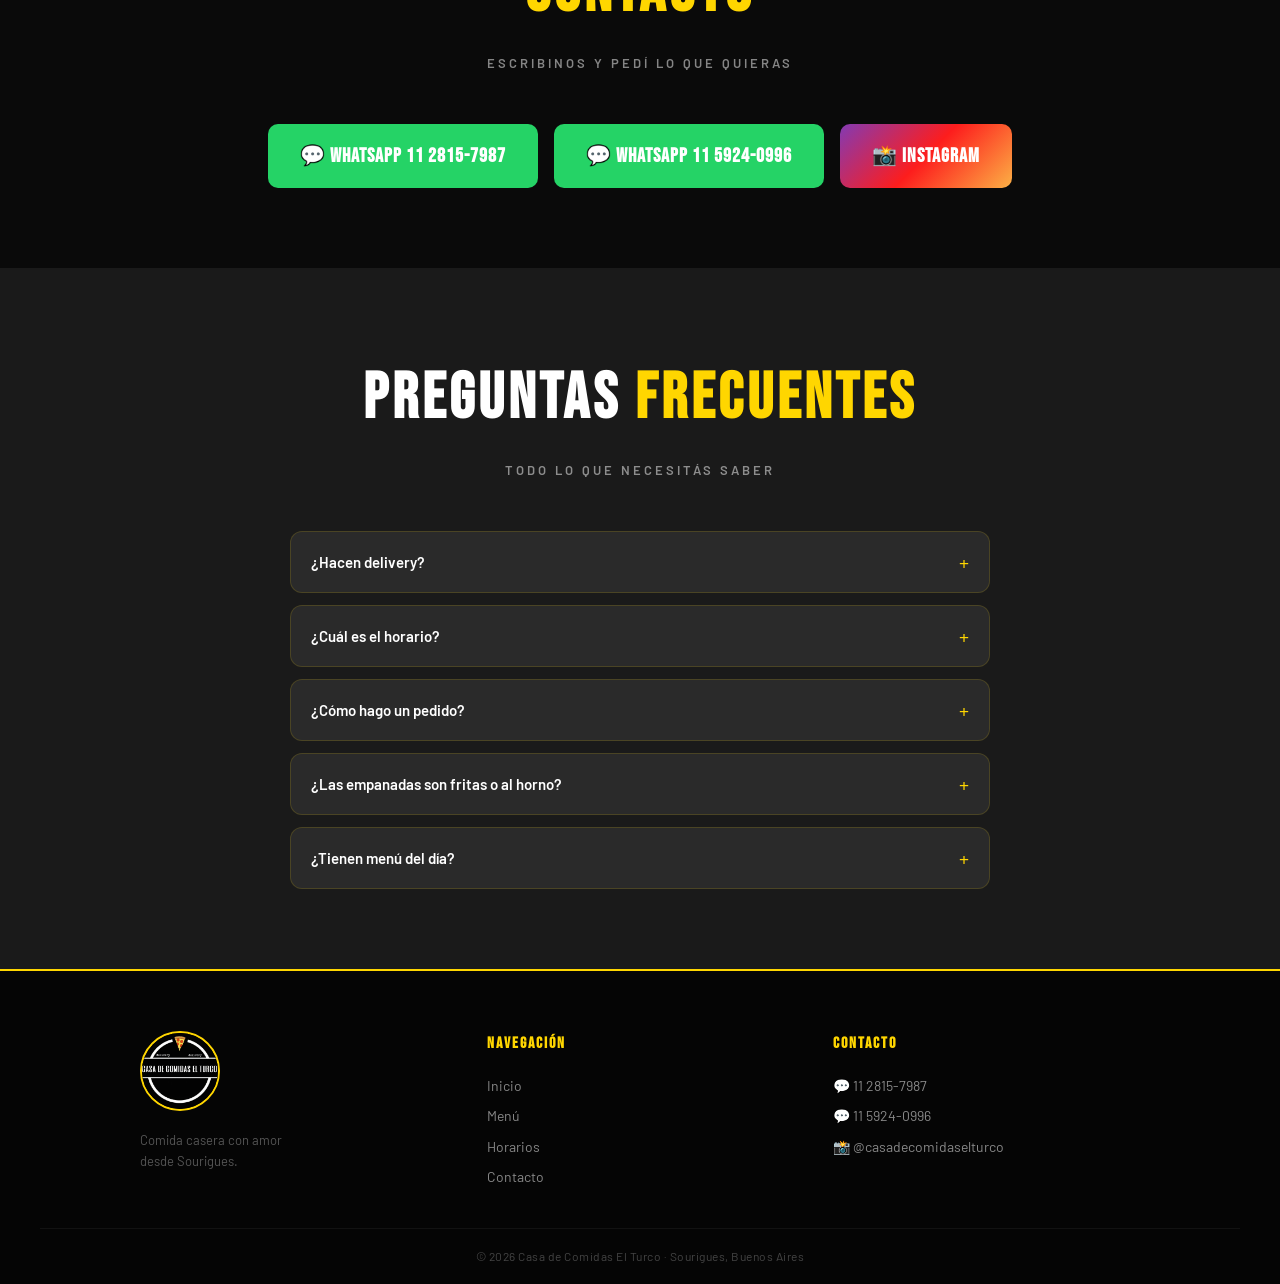
